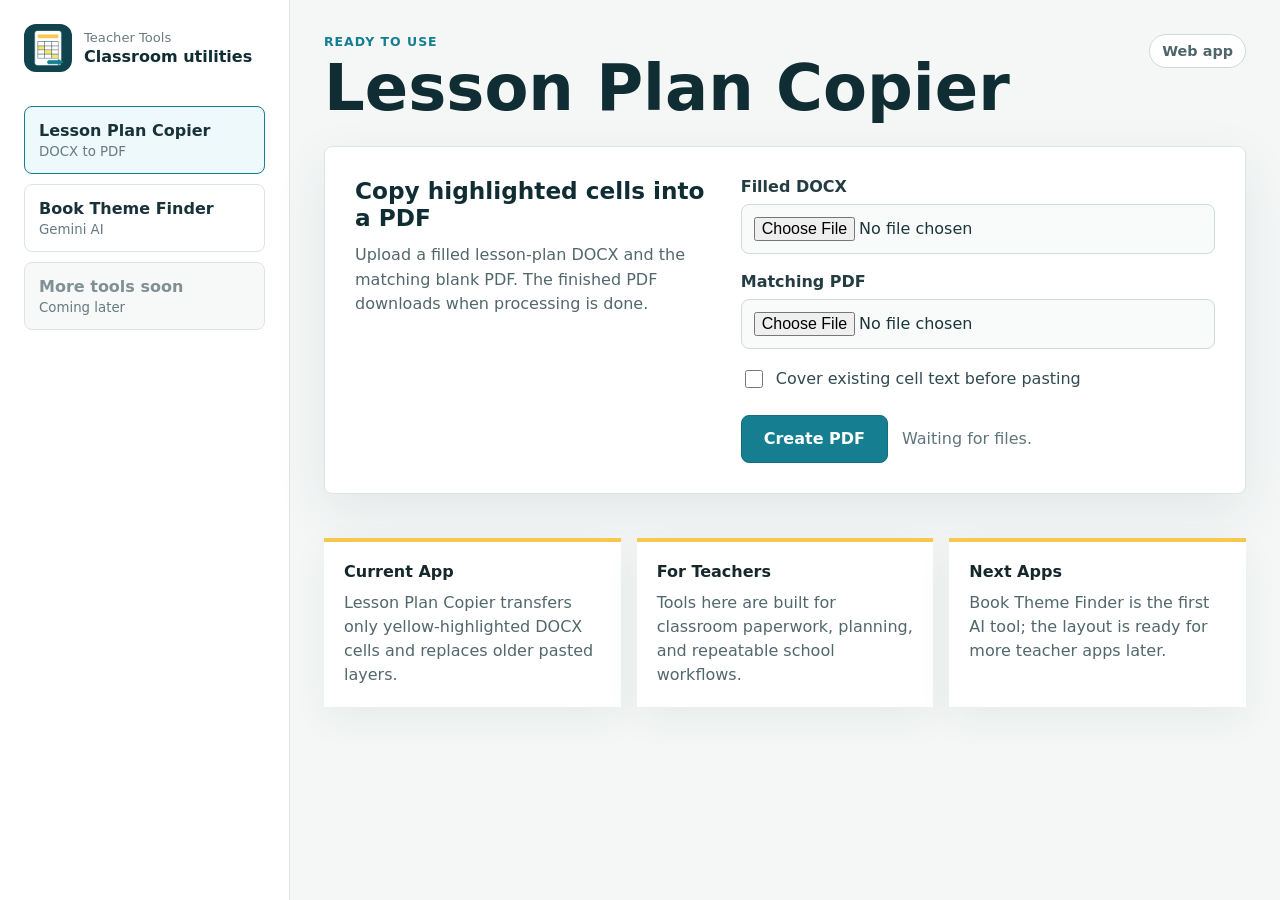
==== index.html @ e4ab4008 "Initial teacher tools deployment" ====
<!doctype html>
<html lang="en">
  <head>
    <meta charset="utf-8" />
    <meta name="viewport" content="width=device-width, initial-scale=1" />
    <title>Teacher Tools</title>
    <meta
      name="description"
      content="A teacher tools portfolio with Lesson Plan Copier available directly in the browser."
    />
    <link rel="stylesheet" href="styles.css?v=2" />
  </head>
  <body>
    <div class="app-shell">
      <aside class="sidebar" aria-label="Teacher apps">
        <div class="brand">
          <img src="assets/lesson-plan-copier-icon.png" alt="" />
          <div>
            <p>Teacher Tools</p>
            <strong>Classroom utilities</strong>
          </div>
        </div>

        <nav class="tool-list" aria-label="Available apps">
          <button class="tool-link active" type="button" data-tool="copier">
            <span>Lesson Plan Copier</span>
            <small>DOCX to PDF</small>
          </button>
          <button class="tool-link" type="button" data-tool="books">
            <span>Book Theme Finder</span>
            <small>Gemini AI</small>
          </button>
          <button class="tool-link disabled" type="button" disabled>
            <span>More tools soon</span>
            <small>Coming later</small>
          </button>
        </nav>
      </aside>

      <main class="workspace">
        <header class="workspace-header">
          <div>
            <p class="eyebrow">Ready to use</p>
            <h1 id="workspaceTitle">Lesson Plan Copier</h1>
          </div>
          <div class="status-pill" id="serverStatus">Web app</div>
        </header>

        <section class="tool-surface tool-panel active" id="copierPanel" aria-labelledby="copierTitle">
          <div class="tool-intro">
            <h2 id="copierTitle">Copy highlighted cells into a PDF</h2>
            <p>
              Upload a filled lesson-plan DOCX and the matching blank PDF. The finished PDF downloads when processing is done.
            </p>
          </div>

          <form id="copierForm" class="upload-form">
            <label class="file-control">
              <span>Filled DOCX</span>
              <input id="docxInput" name="docx" type="file" accept=".docx" required />
            </label>

            <label class="file-control">
              <span>Matching PDF</span>
              <input id="pdfInput" name="pdf" type="file" accept=".pdf" required />
            </label>

            <label class="toggle-row">
              <input id="coverExisting" name="coverExisting" type="checkbox" />
              <span>Cover existing cell text before pasting</span>
            </label>

            <div class="form-actions">
              <button id="submitButton" class="primary-button" type="submit">Create PDF</button>
              <p id="formStatus" class="form-status" role="status" aria-live="polite">Waiting for files.</p>
            </div>
          </form>
        </section>

        <section class="tool-surface tool-panel" id="booksPanel" aria-labelledby="booksTitle">
          <div class="tool-intro">
            <h2 id="booksTitle">Find preschool books by theme</h2>
            <p>
              Enter a classroom theme and Gemini will suggest 10 preschool-friendly books with authors and short descriptions.
            </p>
          </div>

          <form id="booksForm" class="upload-form">
            <label class="file-control">
              <span>Theme</span>
              <input id="themeInput" name="theme" type="text" maxlength="120" placeholder="Ocean animals, friendship, weather..." required />
            </label>

            <div class="form-actions">
              <button id="booksButton" class="primary-button" type="submit">Generate Books</button>
              <p id="booksStatus" class="form-status" role="status" aria-live="polite">Waiting for a theme.</p>
            </div>
          </form>
        </section>

        <section id="bookResults" class="book-results" aria-live="polite"></section>

        <section class="portfolio-row" aria-label="Portfolio">
          <article>
            <h2>Current App</h2>
            <p>Lesson Plan Copier transfers only yellow-highlighted DOCX cells and replaces older pasted layers.</p>
          </article>
          <article>
            <h2>For Teachers</h2>
            <p>Tools here are built for classroom paperwork, planning, and repeatable school workflows.</p>
          </article>
          <article>
            <h2>Next Apps</h2>
            <p>Book Theme Finder is the first AI tool; the layout is ready for more teacher apps later.</p>
          </article>
        </section>
      </main>
    </div>

    <script src="script.js?v=2"></script>
  </body>
</html>
---- styles.css ----
:root {
  color-scheme: light;
  font-family: Inter, ui-sans-serif, system-ui, -apple-system, BlinkMacSystemFont, "Segoe UI", sans-serif;
  background: #f4f7f6;
  color: #17282d;
}

* {
  box-sizing: border-box;
}

body {
  margin: 0;
  min-height: 100vh;
  background: #f4f7f6;
}

button,
input {
  font: inherit;
}

.app-shell {
  display: grid;
  grid-template-columns: 290px minmax(0, 1fr);
  min-height: 100vh;
}

.sidebar {
  padding: 24px;
  border-right: 1px solid #dce5e2;
  background: #ffffff;
}

.brand {
  display: flex;
  gap: 12px;
  align-items: center;
  margin-bottom: 34px;
}

.brand img {
  width: 48px;
  height: 48px;
  border-radius: 12px;
}

.brand p {
  margin: 0 0 2px;
  color: #6b7b80;
  font-size: 0.82rem;
}

.brand strong {
  color: #102d34;
}

.tool-list {
  display: grid;
  gap: 10px;
}

.tool-link {
  display: grid;
  gap: 4px;
  width: 100%;
  padding: 14px;
  border: 1px solid #dce5e2;
  border-radius: 8px;
  background: #ffffff;
  color: #193238;
  text-align: left;
}

.tool-link.active {
  border-color: #157e91;
  background: #eef9fb;
}

.tool-link.disabled {
  color: #819094;
  background: #f7f9f8;
}

.tool-link span {
  font-weight: 800;
}

.tool-link small {
  color: #667a80;
}

.workspace {
  padding: 34px;
}

.workspace-header {
  display: flex;
  justify-content: space-between;
  gap: 18px;
  align-items: flex-start;
  margin-bottom: 26px;
}

.eyebrow {
  margin: 0 0 8px;
  color: #157e91;
  font-size: 0.78rem;
  font-weight: 900;
  letter-spacing: 0.08em;
  text-transform: uppercase;
}

h1,
h2,
p {
  margin-top: 0;
}

h1 {
  margin-bottom: 0;
  color: #102d34;
  font-size: clamp(2.4rem, 5vw, 4.8rem);
  line-height: 0.98;
  letter-spacing: 0;
}

.status-pill {
  padding: 8px 12px;
  border: 1px solid #cddbd8;
  border-radius: 999px;
  background: #ffffff;
  color: #4e656b;
  font-size: 0.9rem;
  font-weight: 800;
}

.tool-surface {
  display: grid;
  grid-template-columns: minmax(240px, 0.75fr) minmax(320px, 1fr);
  gap: 30px;
  align-items: start;
  padding: 30px;
  border: 1px solid #dce5e2;
  border-radius: 8px;
  background: #ffffff;
  box-shadow: 0 18px 54px rgba(29, 56, 62, 0.08);
}

.tool-panel {
  display: none;
}

.tool-panel.active {
  display: grid;
}

.tool-intro h2 {
  margin-bottom: 12px;
  color: #102d34;
  font-size: 1.45rem;
}

.tool-intro p {
  max-width: 420px;
  margin-bottom: 0;
  color: #52676c;
  line-height: 1.55;
}

.upload-form {
  display: grid;
  gap: 18px;
}

.file-control {
  display: grid;
  gap: 8px;
  color: #243d43;
  font-weight: 800;
}

.file-control input {
  width: 100%;
  padding: 12px;
  border: 1px solid #cfdcda;
  border-radius: 8px;
  background: #f9fbfa;
  color: #1d353b;
  font-weight: 500;
}

.file-control input[type="text"] {
  min-height: 48px;
}

.toggle-row {
  display: flex;
  gap: 10px;
  align-items: center;
  color: #314a50;
}

.toggle-row input {
  width: 18px;
  height: 18px;
}

.form-actions {
  display: flex;
  flex-wrap: wrap;
  gap: 14px;
  align-items: center;
  padding-top: 6px;
}

.primary-button {
  min-height: 48px;
  padding: 0 22px;
  border: 1px solid #0f6f80;
  border-radius: 8px;
  background: #157e91;
  color: #ffffff;
  font-weight: 900;
}

.primary-button:disabled {
  border-color: #a9b8bb;
  background: #a9b8bb;
  cursor: wait;
}

.form-status {
  margin: 0;
  color: #60757a;
}

.form-status.error {
  color: #b42318;
}

.form-status.success {
  color: #157e91;
}

.portfolio-row {
  display: grid;
  grid-template-columns: repeat(3, 1fr);
  gap: 16px;
  margin-top: 22px;
}

.book-results {
  display: grid;
  gap: 12px;
  margin-top: 22px;
}

.book-card {
  padding: 18px 20px;
  border: 1px solid #dce5e2;
  border-left: 4px solid #157e91;
  border-radius: 8px;
  background: #ffffff;
  box-shadow: 0 10px 26px rgba(24, 48, 54, 0.06);
}

.book-card h3 {
  margin: 0 0 6px;
  color: #102d34;
  font-size: 1.05rem;
}

.book-card .author {
  margin-bottom: 10px;
  color: #157e91;
  font-weight: 800;
}

.book-card p {
  margin-bottom: 0;
  color: #52676c;
  line-height: 1.5;
}

.youtube-link {
  display: inline-flex;
  align-items: center;
  min-height: 36px;
  margin-top: 14px;
  padding: 0 12px;
  border: 1px solid #d7b13f;
  border-radius: 8px;
  background: #fff8dc;
  color: #5e4700;
  font-weight: 800;
  text-decoration: none;
}

.youtube-link:hover {
  background: #f8e9a6;
}

.portfolio-row article {
  padding: 20px;
  border-top: 4px solid #f8c74e;
  background: #ffffff;
  box-shadow: 0 12px 34px rgba(24, 48, 54, 0.06);
}

.portfolio-row h2 {
  margin-bottom: 10px;
  font-size: 1rem;
}

.portfolio-row p {
  margin-bottom: 0;
  color: #52676c;
  line-height: 1.5;
}

@media (max-width: 900px) {
  .app-shell {
    grid-template-columns: 1fr;
  }

  .sidebar {
    border-right: 0;
    border-bottom: 1px solid #dce5e2;
  }

  .tool-surface,
  .portfolio-row {
    grid-template-columns: 1fr;
  }
}

@media (max-width: 560px) {
  .workspace,
  .sidebar {
    padding: 20px;
  }

  .workspace-header {
    display: grid;
  }

  .tool-surface {
    padding: 20px;
  }
}
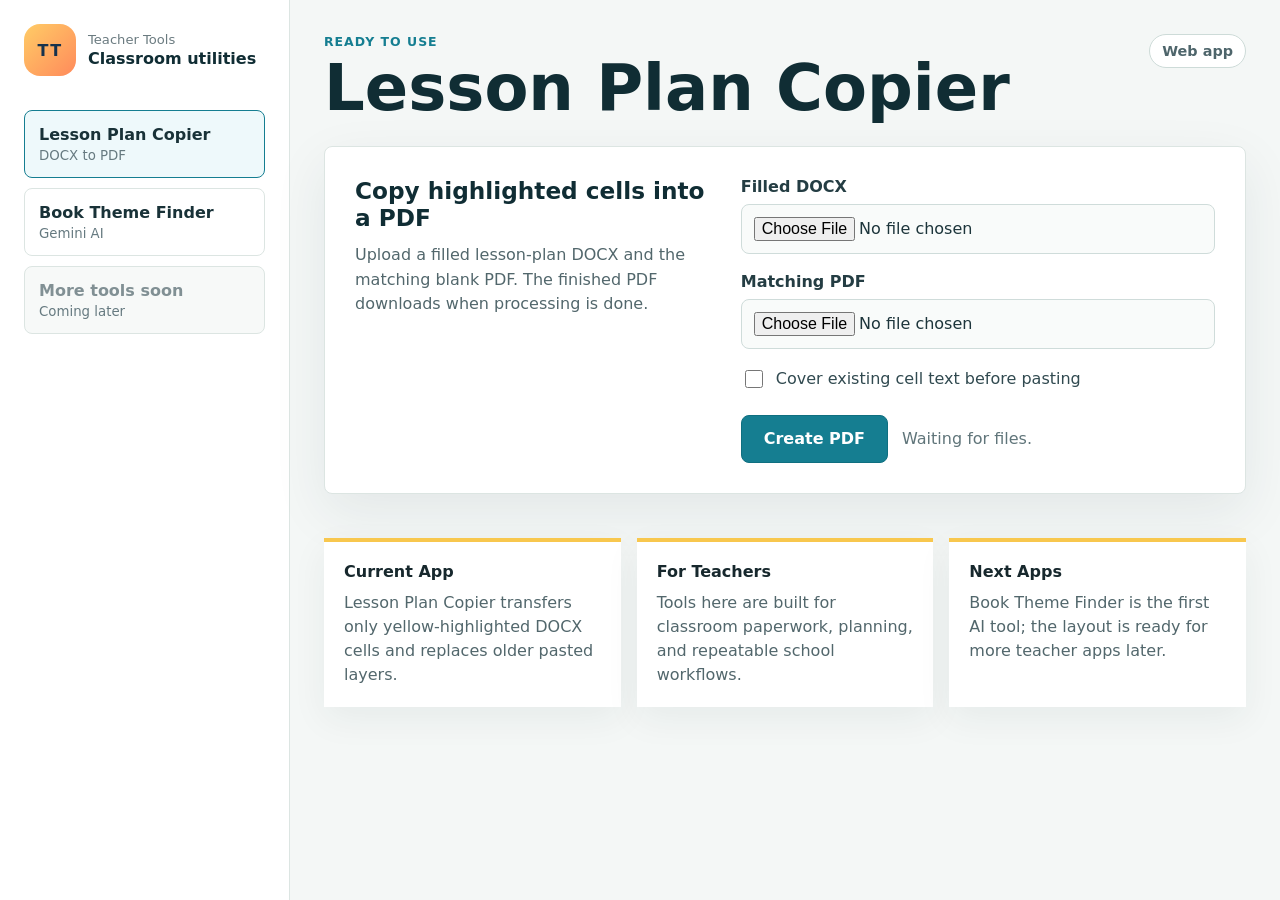
==== commit af484729: "Use text badge for brand mark" ====
--- a/index.html
+++ b/index.html
@@ -14,7 +14,7 @@
     <div class="app-shell">
       <aside class="sidebar" aria-label="Teacher apps">
         <div class="brand">
-          <img src="assets/lesson-plan-copier-icon.png" alt="" />
+          <div class="brand-mark" aria-hidden="true">TT</div>
           <div>
             <p>Teacher Tools</p>
             <strong>Classroom utilities</strong>
--- a/styles.css
+++ b/styles.css
@@ -349,3 +349,14 @@
     padding: 20px;
   }
 }
+.brand-mark {
+  display: grid;
+  place-items: center;
+  width: 52px;
+  height: 52px;
+  border-radius: 16px;
+  background: linear-gradient(135deg, #ffcc66, #ff8a5b);
+  color: #17324d;
+  font-weight: 800;
+  letter-spacing: 0.08em;
+}
